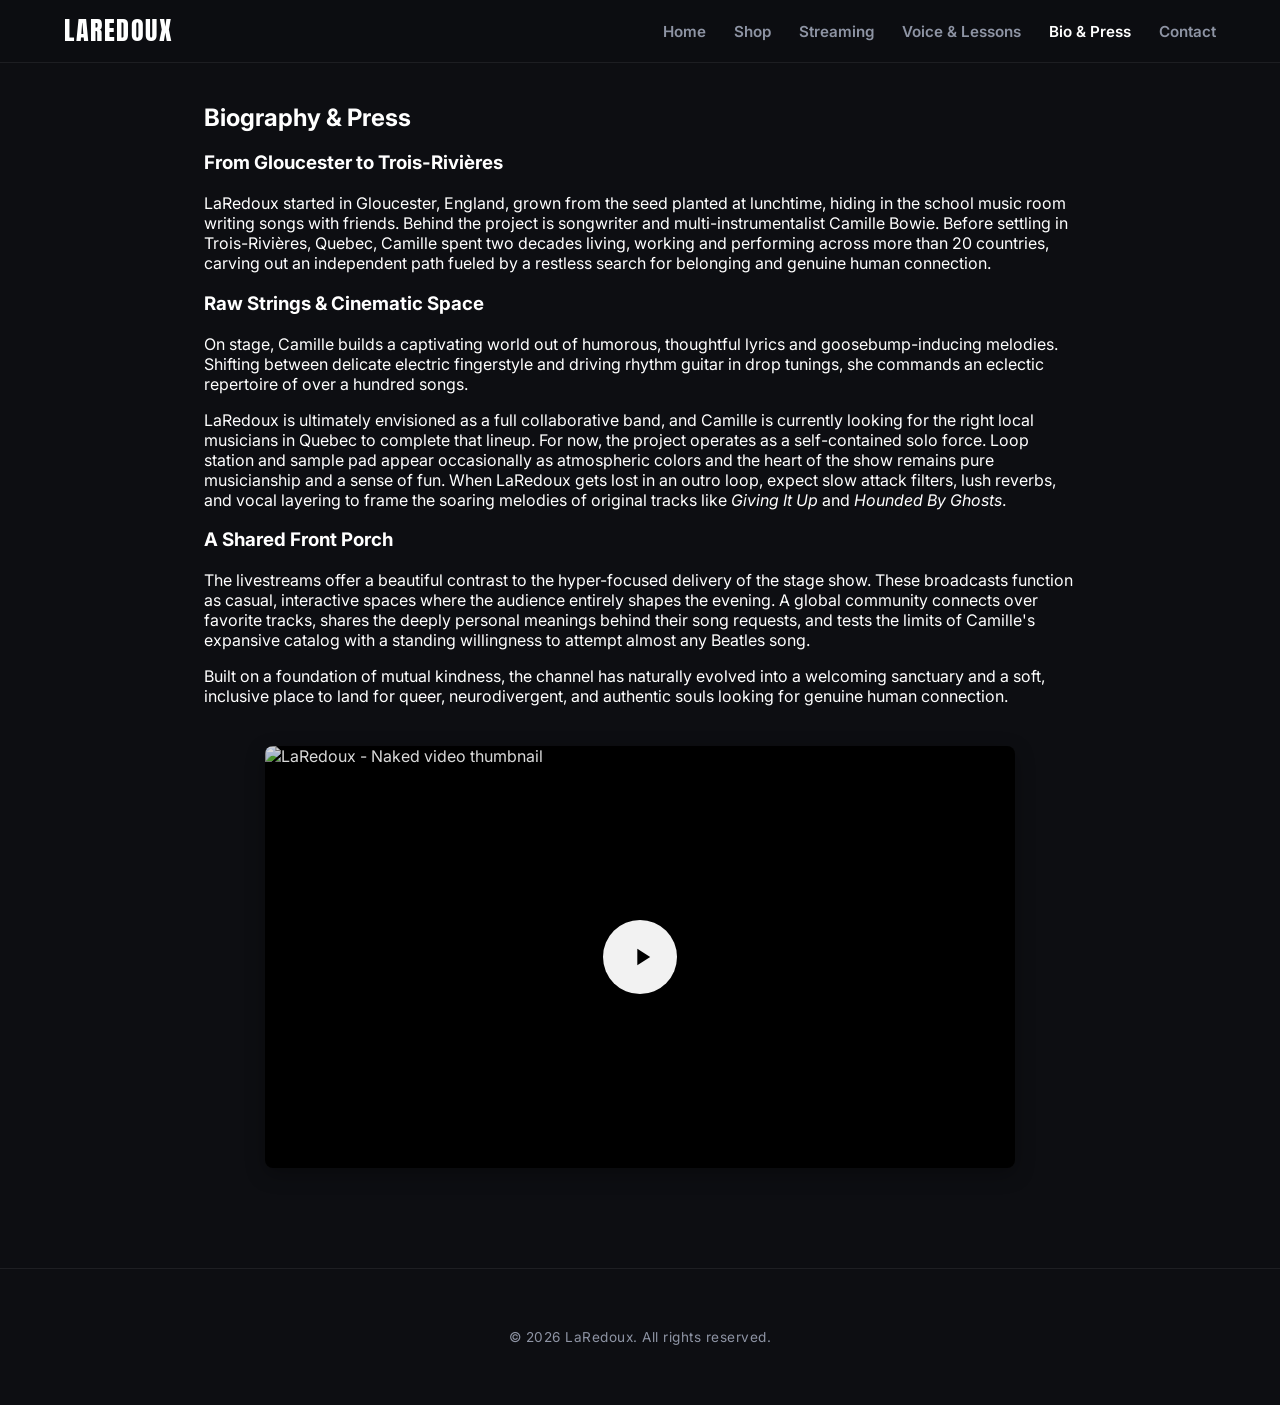
==== bio-press.html @ 5820e912 "Update bio-press.html" ====
<!DOCTYPE html>
<html lang="en">
<head>
  <meta charset="UTF-8">
  <title>Biography & Press | LaRedoux Backstory</title>
  <meta name="description" content="The story behind LaRedoux. Explore Camille Bowie's musical journey from Gloucester to Quebec, her raw songwriting style, and the inclusive streaming community.">
  <meta name="viewport" content="width=device-width, initial-scale=1.0">
  
  <!-- Canonical Link -->
  <link rel="canonical" href="https://laredoux.ca/bio-press.html">

  <!-- Favicon Link -->
  <link rel="icon" type="image/png" href="assets/images/laredoux-flavicon-elephant-ballerina.png">

  <link rel="stylesheet" href="styles.css?v=2">
  <link rel="preconnect" href="https://fonts.googleapis.com">
  <link rel="preconnect" href="https://fonts.gstatic.com" crossorigin>
  <link href="https://fonts.googleapis.com/css2?family=Anton&family=Inter:wght@400;600;700&display=swap" rel="stylesheet">
 
  <!-- Open Graph / Discord / Facebook Link Previews -->
  <meta property="og:type" content="website">
  <meta property="og:url" content="https://laredoux.ca/bio-press.html">
  <meta property="og:title" content="LaRedoux – Bio & Press | Music, History & Community">
  <meta property="og:description" content="The story behind LaRedoux. Explore Camille Bowie's musical journey from Gloucester to Quebec, her raw songwriting style, and the inclusive streaming community.">
  <meta property="og:image" content="https://laredoux.ca/assets/images/laredoux-halloween-stream-2025.webp">

  <!-- Twitter/X Previews -->
  <meta name="twitter:card" content="summary_large_image">
  <meta name="twitter:title" content="LaRedoux – Bio & Press">
  <meta name="twitter:description" content="The story behind LaRedoux. Explore Camille Bowie's musical journey from Gloucester to Quebec, her raw songwriting style, and the inclusive streaming community.">
  <meta name="twitter:image" content="https://laredoux.ca/assets/images/laredoux-halloween-stream-2025.webp">

  <!-- Schema Markup for Search & AI Engines -->
  <script type="application/ld+json">
  {
    "@context": "https://schema.org",
    "@type": "Person",
    "name": "Camille Bowie",
    "alternateName": "LaRedoux",
    "url": "https://laredoux.ca",
    "sameAs": [
      "https://www.youtube.com/@LaRedoux",
      "https://www.twitch.tv/laredoux",
      "https://www.facebook.com/LaRedoux/",
      "https://www.instagram.com/imlaredoux/",
      "https://www.tiktok.com/@laredoux"
    ],
    "jobTitle": "Musician, Singer-Songwriter, Producer, Vocal Coach & Audio Engineer",
    "description": "Multi-instrumentalist, music teacher, and sound engineer specializing in live-looping, vocal coaching, and critical audio analysis."
  }
  </script>
</head>
<body>

  <nav class="navbar">
    <div class="nav-container">
      <a href="index.html" class="nav-brand">
        <img src="assets/images/laredoux-logo-pride-trans-lgbtq-lgbtqia-july-2026-camille-bowie-crop.png" alt="LaRedoux" class="brand-logo-img" onerror="this.style.display='none'; if(this.nextElementSibling) this.nextElementSibling.style.display='inline-block';">
        <span class="logo-text-fallback-nav" style="display: none;">LaRedoux</span>
      </a>
      <ul class="nav-links">
        <li><a href="index.html">Home</a></li>
        <li><a href="shop.html">Shop</a></li>
        <li><a href="streaming.html">Streaming</a></li>
        <li><a href="lessons.html">Voice & Lessons</a></li>
        <li><a href="bio-press.html" class="active">Bio & Press</a></li>
        <li><a href="contact.html">Contact</a></li>
      </ul>
    </div>
  </nav>

  <section class="main-content internal-page text-layout">
    <h2>Biography & Press</h2>

    <div class="info-card">
      <h3>From Gloucester to Trois-Rivières</h3>
      <p>LaRedoux started in Gloucester, England, grown from the seed planted at lunchtime, hiding in the school music room writing songs with friends. Behind the project is songwriter and multi-instrumentalist Camille Bowie. Before settling in Trois-Rivières, Quebec, Camille spent two decades living, working and performing across more than 20 countries, carving out an independent path fueled by a restless search for belonging and genuine human connection.</p>
      
      <h3>Raw Strings & Cinematic Space</h3>
      <p>On stage, Camille builds a captivating world out of humorous, thoughtful lyrics and goosebump-inducing melodies. Shifting between delicate electric fingerstyle and driving rhythm guitar in drop tunings, she commands an eclectic repertoire of over a hundred songs.</p>
      <p>LaRedoux is ultimately envisioned as a full collaborative band, and Camille is currently looking for the right local musicians in Quebec to complete that lineup. For now, the project operates as a self-contained solo force. Loop station and sample pad appear occasionally as atmospheric colors and the heart of the show remains pure musicianship and a sense of fun. When LaRedoux gets lost in an outro loop, expect slow attack filters, lush reverbs, and vocal layering to frame the soaring melodies of original tracks like <em>Giving It Up</em> and <em>Hounded By Ghosts</em>.</p>
      
      <h3>A Shared Front Porch</h3>
      <p>The livestreams offer a beautiful contrast to the hyper-focused delivery of the stage show. These broadcasts function as casual, interactive spaces where the audience entirely shapes the evening. A global community connects over favorite tracks, shares the deeply personal meanings behind their song requests, and tests the limits of Camille's expansive catalog with a standing willingness to attempt almost any Beatles song.</p>
      <p>Built on a foundation of mutual kindness, the channel has naturally evolved into a welcoming sanctuary and a soft, inclusive place to land for queer, neurodivergent, and authentic souls looking for genuine human connection.</p>
    </div>

    <!-- Click-to-Play Video Section -->
    <div class="video-embed-container" style="max-width: 750px; margin: 40px auto 20px auto; position: relative; aspect-ratio: 16/9; background: #000; border-radius: 8px; overflow: hidden; box-shadow: 0 6px 20px rgba(0,0,0,0.3); cursor: pointer;" onclick="playEmbeddedVideo(this)">
      <img src="assets/images/LaRedoux-Naked_Camille-3d-text.png" alt="LaRedoux - Naked video thumbnail" style="width: 100%; height: 100%; object-fit: cover; display: block;">
      
      <!-- Custom Play Button Overlay -->
      <div class="video-overlay" style="position: absolute; top: 0; left: 0; width: 100%; height: 100%; background: rgba(0,0,0,0.15); display: flex; align-items: center; justify-content: center; transition: background 0.3s;" onmouseover="this.style.background='rgba(0,0,0,0.35)'" onmouseout="this.style.background='rgba(0,0,0,0.15)'">
        <div style="width: 74px; height: 74px; background: rgba(255, 255, 255, 0.95); border-radius: 50%; display: flex; align-items: center; justify-content: center; box-shadow: 0 4px 15px rgba(0,0,0,0.4); transition: transform 0.2s;" onmouseover="this.style.transform='scale(1.08)'" onmouseout="this.style.transform='scale(1)'">
          <svg width="28" height="28" viewBox="0 0 24 24" fill="#000" style="margin-left: 4px;">
            <path d="M8 5v14l11-7z"/>
          </svg>
        </div>
      </div>
    </div>

  </section>

  <footer><p>© <span id="year"></span> LaRedoux. All rights reserved.</p></footer>

  <!-- Video Swap Script -->
  <script>
    function playEmbeddedVideo(element) {
      element.removeAttribute('onclick');
      element.innerHTML = '<iframe src="https://www.youtube.com/embed/6G1oYFkHf4c?autoplay=1" allow="accelerometer; autoplay; clipboard-write; encrypted-media; gyroscope; picture-in-picture; web-share" allowfullscreen style="width: 100%; height: 100%; border: none;"></iframe>';
    }
    
    document.getElementById("year").textContent = new Date().getFullYear();
  </script>
</body>
</html>
---- styles.css ----
/* ==========================================================================

   GLOBAL VARIABLES & RESET

   ========================================================================== */

:root {

  --bg-main: #0d0e12;

  --bg-card: #16181f;

  --text-main: #ffffff;

  --text-muted: #8e94a4;

  --accent-gold: #ffcc00;

  --accent-hover: #e5b800;

  --nav-blur-bg: rgba(13, 14, 18, 0.8);

  --border-color: rgba(255, 255, 255, 0.07);

}



html {

  scroll-behavior: smooth;

  box-sizing: border-box;

}



*, *:before, *:after {

  box-sizing: inherit;

}



body { 

  margin: 0; 

  font-family: 'Inter', -apple-system, BlinkMacSystemFont, sans-serif; 

  background-color: var(--bg-main); 

  color: var(--text-main); 

  -webkit-font-smoothing: antialiased;

}



/* ==========================================================================

   NAVIGATION BAR (Premium Glassmorphism)

   ========================================================================== */

.navbar {

  width: 100%;

  background-color: var(--nav-blur-bg);

  backdrop-filter: blur(12px);

  -webkit-backdrop-filter: blur(12px);

  position: sticky;

  top: 0;

  z-index: 1000;

  border-bottom: 1px solid var(--border-color);

}



.nav-container {

  max-width: 1200px;

  margin: 0 auto;

  padding: 18px 24px;

  display: flex;

  justify-content: space-between;

  align-items: center;

}



.nav-brand {

  text-decoration: none;

  display: flex;

  align-items: center;

  transition: opacity 0.3s ease;

  height: 1.6rem; /* Enforces absolute alignment tracking */

}



.nav-brand:hover {

  opacity: 0.85;

}



/* Equalized to 1.6rem text tracking scale */

.brand-logo-img {

  height: 1.6rem;

  width: auto;

  display: block;

}



.logo-text-fallback-nav {

  font-family: 'Anton', sans-serif;

  font-size: 1.6rem;

  color: var(--text-main);

  letter-spacing: 1.5px;

  text-transform: uppercase;

  line-height: 1;

}



.nav-links {

  list-style: none;

  display: flex;

  gap: 28px;

  margin: 0;

  padding: 0;

}



.nav-links li a {

  font-weight: 600;

  font-size: 0.95rem;

  color: var(--text-muted); 

  text-decoration: none;

  transition: color 0.2s ease, transform 0.2s ease;

  display: inline-block;

}



.nav-links li a:hover,

.nav-links li a.active {

  color: var(--text-main);

}



/* ==========================================================================

   HERO SECTION

   ========================================================================== */

.hero { 

  position: relative; 

  text-align: center; 

  overflow: hidden;

  height: auto; 

}



.hero-img { 

  width: 100%; 

  height: 100%; 

  position: absolute;

  top: 0;

  left: 0;

  object-fit: cover;

  display: block; 

}



.hero .overlay {

  position: relative; 

  z-index: 2;

  background: linear-gradient(

    to bottom, 

    rgba(13, 14, 18, 0.1) 0%, 

    rgba(13, 14, 18, 0.5) 50%, 

    var(--bg-main) 100%

  ); 

  display: flex; 

  flex-direction: column;

  align-items: center; 

  justify-content: center;

  padding: 40px 20px 20px 20px;

}



.hero-brand-container {

  margin-bottom: 24px;

  height: 5rem; /* Rigid dimension tracking block whether image is loaded or hidden */

  display: flex;

  align-items: center;

  justify-content: center;

}



/* Equalized to 5rem hero text size matrix */

.hero-logo-img {

  height: 5rem;

  width: auto;

  display: block;

  max-width: 100%;

}



.logo-text-fallback-hero {

  font-family: 'Anton', sans-serif;

  font-size: 5rem;

  color: var(--text-main);

  text-transform: uppercase;

  letter-spacing: 2px;

  line-height: 1;

}



.hero-video-wrapper {

  width: 100%;

  max-width: 420px; 

  display: flex;

  flex-direction: column;

  align-items: center;

  gap: 12px;

}



.video-container {

  position: relative;

  width: 100%;

  padding-bottom: 56.25%; /* 16:9 Aspect Ratio */

  height: 0; 

  overflow: hidden;

  border-radius: 10px;

  box-shadow: 0 8px 24px rgba(0,0,0,0.6);

  border: 1px solid var(--border-color);

  background-color: #000;

}



.video-container iframe {

  position: absolute;

  top: 0;

  left: 0;

  width: 100%;

  height: 100%;

}



.btn-hero { 

  display: inline-block; 

  padding: 10px 20px; 

  background-color: var(--accent-gold); 

  color: #000000; 

  text-decoration: none; 

  border-radius: 30px; 

  font-weight: 700; 

  font-size: 0.88rem;

  letter-spacing: 0.5px;

  box-shadow: 0 4px 12px rgba(255, 204, 0, 0.25);

  transition: background-color 0.2s ease, transform 0.2s ease, box-shadow 0.2s ease;

}



.btn-hero:hover {

  background-color: var(--accent-hover);

  transform: translateY(-2px);

  box-shadow: 0 6px 16px rgba(255, 204, 0, 0.35);

}



/* ==========================================================================

   MAIN CONTENT & ALBUMS GRID (Tucked Upward)

   ========================================================================== */

.main-content { 

  padding: 20px 24px 40px 24px;

  max-width: 920px; 

  margin: 0 auto; 

  position: relative; 

  z-index: 2;

}



.album-grid { 

  display: grid; 

  grid-template-columns: repeat(auto-fit, minmax(185px, 1fr)); 

  gap: 24px; 

}



.album-card { 

  background-color: var(--bg-card); 

  border-radius: 12px; 

  padding: 20px; 

  border: 1px solid var(--border-color);

  box-shadow: 0 10px 30px rgba(0,0,0,0.2);

  text-align: center;

  transition: transform 0.3s cubic-bezier(0.16, 1, 0.3, 1), box-shadow 0.3s ease;

  display: flex;

  flex-direction: column;

}



.album-card:hover {

  transform: translateY(-6px);

  box-shadow: 0 15px 35px rgba(0,0,0,0.4);

  border-color: rgba(255, 255, 255, 0.15);

}



.image-wrapper {

  width: 100%;

  aspect-ratio: 1 / 1;

  border-radius: 8px;

  overflow: hidden;

  margin-bottom: 16px;

  background-color: #000;

}



.album-card img { 

  width: 100%; 

  height: 100%;

  object-fit: cover;

  transition: transform 0.5s ease;

}



.album-card:hover img {

  transform: scale(1.04);

}



.album-card h3 { 

  margin: 0 0 8px 0; 

  font-size: 1.1rem;

  font-weight: 700;

  line-height: 1.3;

  color: var(--text-main);

  min-height: 2.6rem; 

  display: flex;

  align-items: center;

  justify-content: center;

}



.price { 

  margin: 0 0 20px 0; 

  font-size: 0.9rem;

  color: var(--text-muted);

  font-weight: 500;

}



.price .pp {

  font-size: 0.75rem;

  opacity: 0.7;

}



/* ==========================================================================

   BUTTONS

   ========================================================================== */

.button-group { margin-top: auto; }

.btn-purchase {

  display: block;

  width: 100%;

  padding: 10px 16px; 

  background-color: var(--text-main); 

  color: var(--bg-main); 

  text-decoration: none;

  border-radius: 6px; 

  font-weight: 600;

  font-size: 0.9rem;

  transition: background-color 0.2s ease, transform 0.1s ease;

  text-align: center;

}

.btn-purchase:hover { background-color: var(--accent-gold); }

.dual-buttons { display: flex; gap: 10px; }

.btn-purchase.secondary {

  background-color: transparent;

  color: var(--text-main);

  border: 1px solid rgba(255,255,255,0.2);

}

.btn-purchase.secondary:hover {

  background-color: rgba(255,255,255,0.08);

  border-color: var(--text-main);

}



/* ==========================================================================

   FOOTER

   ========================================================================== */

footer {

  text-align: center;

  padding: 60px 20px;

  border-top: 1px solid var(--border-color);

  margin-top: 40px;

}

footer p {

  margin: 0;

  font-size: 0.85rem;

  color: var(--text-muted);

  letter-spacing: 0.5px;

}



/* ==========================================================================

   RESPONSIVE DESIGN

   ========================================================================== */

@media (max-width: 768px) {

  .nav-container { flex-direction: column; gap: 16px; padding: 14px; }

  .nav-links { flex-wrap: wrap; justify-content: center; gap: 12px 18px; }

  .hero-video-wrapper { max-width: 100%; }

  .main-content { padding: 10px 16px; }

}





/* ==========================================================================

   ANIMATED FILM GRAIN OVERLAY

   ========================================================================== */

.film-grain {

  position: fixed;

  top: -50%;

  left: -50%;

  right: -50%;

  bottom: -50%;

  width: 200%;

  height: 200%;

  background: transparent;

  filter: url(#grainy-noise);

  z-index: 9999;

  pointer-events: none; 

  animation: grain-animation 0.15s steps(4) infinite;

}



@keyframes grain-animation {

  0% { transform: translate(0, 0); }

  10% { transform: translate(-1%, -1%); }

  20% { transform: translate(-2%, 1%); }

  30% { transform: translate(1%, -2%); }

  40% { transform: translate(-1%, 3%); }

  50% { transform: translate(-2%, 1%); }

  60% { transform: translate(1%, 3%); }

  70% { transform: translate(2%, 1%); } 

  80% { transform: translate(-2%, 1%); }

  90% { transform: translate(1%, 3%); }

  100% { transform: translate(0, 0); }

}
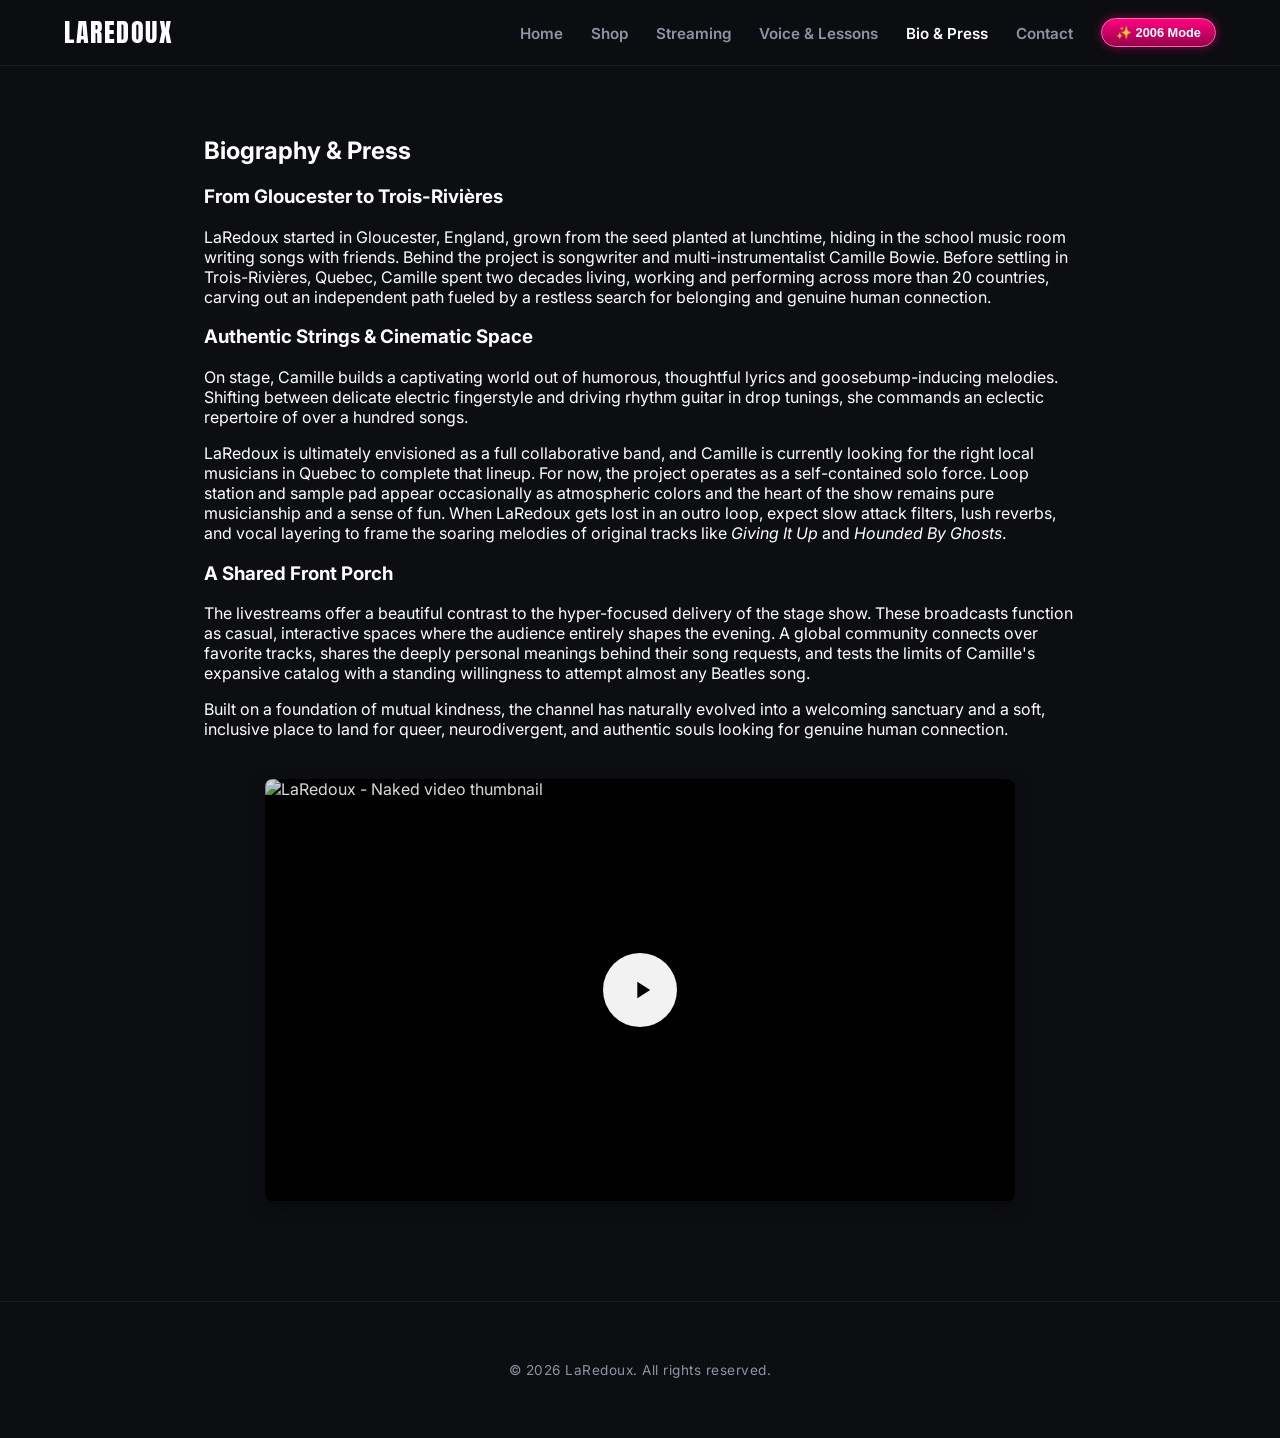
==== commit 15b5741a: "Update bio-press.html" ====
--- a/bio-press.html
+++ b/bio-press.html
@@ -3,7 +3,7 @@
 <head>
   <meta charset="UTF-8">
   <title>Biography & Press | LaRedoux Backstory</title>
-  <meta name="description" content="The story behind LaRedoux. Explore Camille Bowie's musical journey from Gloucester to Quebec, her raw songwriting style, and the inclusive streaming community.">
+  <meta name="description" content="The story behind LaRedoux. Explore Camille Bowie's musical journey from Gloucester to Quebec, her thoughtful songwriting style, and the inclusive streaming community.">
   <meta name="viewport" content="width=device-width, initial-scale=1.0">
   
   <!-- Canonical Link -->
@@ -12,7 +12,7 @@
   <!-- Favicon Link -->
   <link rel="icon" type="image/png" href="assets/images/laredoux-flavicon-elephant-ballerina.png">
 
-  <link rel="stylesheet" href="styles.css?v=2">
+  <link rel="stylesheet" href="styles.css?v=3">
   <link rel="preconnect" href="https://fonts.googleapis.com">
   <link rel="preconnect" href="https://fonts.gstatic.com" crossorigin>
   <link href="https://fonts.googleapis.com/css2?family=Anton&family=Inter:wght@400;600;700&display=swap" rel="stylesheet">
@@ -21,13 +21,13 @@
   <meta property="og:type" content="website">
   <meta property="og:url" content="https://laredoux.ca/bio-press.html">
   <meta property="og:title" content="LaRedoux – Bio & Press | Music, History & Community">
-  <meta property="og:description" content="The story behind LaRedoux. Explore Camille Bowie's musical journey from Gloucester to Quebec, her raw songwriting style, and the inclusive streaming community.">
+  <meta property="og:description" content="The story behind LaRedoux. Explore Camille Bowie's musical journey from Gloucester to Quebec, her thoughtful songwriting style, and the inclusive streaming community.">
   <meta property="og:image" content="https://laredoux.ca/assets/images/laredoux-halloween-stream-2025.webp">
 
   <!-- Twitter/X Previews -->
   <meta name="twitter:card" content="summary_large_image">
   <meta name="twitter:title" content="LaRedoux – Bio & Press">
-  <meta name="twitter:description" content="The story behind LaRedoux. Explore Camille Bowie's musical journey from Gloucester to Quebec, her raw songwriting style, and the inclusive streaming community.">
+  <meta name="twitter:description" content="The story behind LaRedoux. Explore Camille Bowie's musical journey from Gloucester to Quebec, her thoughtful songwriting style, and the inclusive streaming community.">
   <meta name="twitter:image" content="https://laredoux.ca/assets/images/laredoux-halloween-stream-2025.webp">
 
   <!-- Schema Markup for Search & AI Engines -->
@@ -46,7 +46,7 @@
       "https://www.tiktok.com/@laredoux"
     ],
     "jobTitle": "Musician, Singer-Songwriter, Producer, Vocal Coach & Audio Engineer",
-    "description": "Multi-instrumentalist, music teacher, and sound engineer specializing in live-looping, vocal coaching, and critical audio analysis."
+    "description": "Multi-instrumentalist, music teacher, and sound engineer specializing in live performance, vocal coaching, and critical audio analysis."
   }
   </script>
 </head>
@@ -65,6 +65,7 @@
         <li><a href="lessons.html">Voice & Lessons</a></li>
         <li><a href="bio-press.html" class="active">Bio & Press</a></li>
         <li><a href="contact.html">Contact</a></li>
+        <li><button id="myspace-btn" onclick="toggleMySpaceMode()" class="btn-myspace-toggle">✨ 2006 Mode</button></li>
       </ul>
     </div>
   </nav>
@@ -76,7 +77,7 @@
       <h3>From Gloucester to Trois-Rivières</h3>
       <p>LaRedoux started in Gloucester, England, grown from the seed planted at lunchtime, hiding in the school music room writing songs with friends. Behind the project is songwriter and multi-instrumentalist Camille Bowie. Before settling in Trois-Rivières, Quebec, Camille spent two decades living, working and performing across more than 20 countries, carving out an independent path fueled by a restless search for belonging and genuine human connection.</p>
       
-      <h3>Raw Strings & Cinematic Space</h3>
+      <h3>Authentic Strings & Cinematic Space</h3>
       <p>On stage, Camille builds a captivating world out of humorous, thoughtful lyrics and goosebump-inducing melodies. Shifting between delicate electric fingerstyle and driving rhythm guitar in drop tunings, she commands an eclectic repertoire of over a hundred songs.</p>
       <p>LaRedoux is ultimately envisioned as a full collaborative band, and Camille is currently looking for the right local musicians in Quebec to complete that lineup. For now, the project operates as a self-contained solo force. Loop station and sample pad appear occasionally as atmospheric colors and the heart of the show remains pure musicianship and a sense of fun. When LaRedoux gets lost in an outro loop, expect slow attack filters, lush reverbs, and vocal layering to frame the soaring melodies of original tracks like <em>Giving It Up</em> and <em>Hounded By Ghosts</em>.</p>
       
@@ -103,8 +104,27 @@
 
   <footer><p>© <span id="year"></span> LaRedoux. All rights reserved.</p></footer>
 
-  <!-- Video Swap Script -->
+  <!-- Scripts -->
   <script>
+    function toggleMySpaceMode() {
+      const body = document.body;
+      const btn = document.getElementById('myspace-btn');
+      body.classList.toggle('myspace-theme');
+      
+      if (body.classList.contains('myspace-theme')) {
+        btn.textContent = '❌ Modern Mode';
+        localStorage.setItem('myspace_theme', 'enabled');
+      } else {
+        btn.textContent = '✨ 2006 Mode';
+        localStorage.setItem('myspace_theme', 'disabled');
+      }
+    }
+
+    if (localStorage.getItem('myspace_theme') === 'enabled') {
+      document.body.classList.add('myspace-theme');
+      document.getElementById('myspace-btn').textContent = '❌ Modern Mode';
+    }
+
     function playEmbeddedVideo(element) {
       element.removeAttribute('onclick');
       element.innerHTML = '<iframe src="https://www.youtube.com/embed/6G1oYFkHf4c?autoplay=1" allow="accelerometer; autoplay; clipboard-write; encrypted-media; gyroscope; picture-in-picture; web-share" allowfullscreen style="width: 100%; height: 100%; border: none;"></iframe>';
--- a/styles.css
+++ b/styles.css
@@ -1,760 +1,491 @@
 /* ==========================================================================
-
    GLOBAL VARIABLES & RESET
-
-   ========================================================================== */
-
+   ========================================================================== */
 :root {
-
   --bg-main: #0d0e12;
-
   --bg-card: #16181f;
-
   --text-main: #ffffff;
-
   --text-muted: #8e94a4;
-
   --accent-gold: #ffcc00;
-
   --accent-hover: #e5b800;
-
   --nav-blur-bg: rgba(13, 14, 18, 0.8);
-
   --border-color: rgba(255, 255, 255, 0.07);
-
-}
-
-
+}
 
 html {
-
   scroll-behavior: smooth;
-
   box-sizing: border-box;
-
-}
-
-
+}
 
 *, *:before, *:after {
-
   box-sizing: inherit;
-
-}
-
-
+}
 
 body { 
-
   margin: 0; 
-
   font-family: 'Inter', -apple-system, BlinkMacSystemFont, sans-serif; 
-
   background-color: var(--bg-main); 
-
   color: var(--text-main); 
-
   -webkit-font-smoothing: antialiased;
-
-}
-
-
-
-/* ==========================================================================
-
+}
+
+/* ==========================================================================
    NAVIGATION BAR (Premium Glassmorphism)
-
-   ========================================================================== */
-
+   ========================================================================== */
 .navbar {
-
-  width: 100%;
-
+  width: 100%;
   background-color: var(--nav-blur-bg);
-
   backdrop-filter: blur(12px);
-
   -webkit-backdrop-filter: blur(12px);
-
   position: sticky;
-
   top: 0;
-
   z-index: 1000;
-
   border-bottom: 1px solid var(--border-color);
-
-}
-
-
+}
 
 .nav-container {
-
   max-width: 1200px;
-
   margin: 0 auto;
-
   padding: 18px 24px;
-
-  display: flex;
-
+  display: flex;
   justify-content: space-between;
-
-  align-items: center;
-
-}
-
-
+  align-items: center;
+}
 
 .nav-brand {
-
   text-decoration: none;
-
-  display: flex;
-
-  align-items: center;
-
+  display: flex;
+  align-items: center;
   transition: opacity 0.3s ease;
-
-  height: 1.6rem; /* Enforces absolute alignment tracking */
-
-}
-
-
+  height: 1.6rem;
+}
 
 .nav-brand:hover {
-
   opacity: 0.85;
-
-}
-
-
-
-/* Equalized to 1.6rem text tracking scale */
+}
 
 .brand-logo-img {
-
   height: 1.6rem;
-
   width: auto;
-
   display: block;
-
-}
-
-
+}
 
 .logo-text-fallback-nav {
-
   font-family: 'Anton', sans-serif;
-
   font-size: 1.6rem;
-
   color: var(--text-main);
-
   letter-spacing: 1.5px;
-
   text-transform: uppercase;
-
   line-height: 1;
-
-}
-
-
+}
 
 .nav-links {
-
   list-style: none;
-
-  display: flex;
-
+  display: flex;
+  align-items: center;
   gap: 28px;
-
   margin: 0;
-
   padding: 0;
-
-}
-
-
+}
 
 .nav-links li a {
-
   font-weight: 600;
-
   font-size: 0.95rem;
-
   color: var(--text-muted); 
-
   text-decoration: none;
-
   transition: color 0.2s ease, transform 0.2s ease;
-
   display: inline-block;
-
-}
-
-
+}
 
 .nav-links li a:hover,
-
 .nav-links li a.active {
-
   color: var(--text-main);
-
-}
-
-
-
-/* ==========================================================================
-
+}
+
+.btn-myspace-toggle {
+  background: linear-gradient(180deg, #ff007f 0%, #99004c 100%);
+  color: #ffffff;
+  border: 1px solid #ff66b2;
+  padding: 6px 14px;
+  font-family: 'Trebuchet MS', sans-serif;
+  font-weight: 700;
+  font-size: 0.8rem;
+  border-radius: 20px;
+  cursor: pointer;
+  box-shadow: 0 0 10px rgba(255, 0, 127, 0.5);
+  transition: transform 0.2s ease, box-shadow 0.2s ease;
+}
+
+.btn-myspace-toggle:hover {
+  transform: scale(1.05);
+  box-shadow: 0 0 15px rgba(255, 0, 127, 0.8);
+}
+
+/* ==========================================================================
    HERO SECTION
-
-   ========================================================================== */
-
+   ========================================================================== */
 .hero { 
-
   position: relative; 
-
   text-align: center; 
-
+  overflow: visible; 
+  height: auto; 
+}
+
+.hero-img { 
+  width: 100%; 
+  height: 100%; 
+  position: absolute;
+  top: 0;
+  left: 0;
+  object-fit: cover;
+  display: block; 
+}
+
+.hero .overlay {
+  position: relative; 
+  z-index: 2;
+  background: linear-gradient(
+    to bottom, 
+    rgba(13, 14, 18, 0.1) 0%, 
+    rgba(13, 14, 18, 0.5) 50%, 
+    var(--bg-main) 100%
+  ); 
+  display: flex; 
+  flex-direction: column;
+  align-items: center; 
+  justify-content: center;
+  padding: 40px 20px 20px 20px;
+}
+
+.hero-brand-container {
+  margin-bottom: 24px;
+  height: 5rem;
+  display: flex;
+  align-items: center;
+  justify-content: center;
+}
+
+.hero-logo-img {
+  height: 5rem;
+  width: auto;
+  display: block;
+  max-width: 100%;
+}
+
+.logo-text-fallback-hero {
+  font-family: 'Anton', sans-serif;
+  font-size: 5rem;
+  color: var(--text-main);
+  text-transform: uppercase;
+  letter-spacing: 2px;
+  line-height: 1;
+}
+
+.hero-video-wrapper {
+  width: 100%;
+  max-width: 420px; 
+  display: flex;
+  flex-direction: column;
+  align-items: center;
+  gap: 12px;
+}
+
+.video-container {
+  position: relative;
+  width: 100%;
+  padding-bottom: 56.25%; /* 16:9 Aspect Ratio */
+  height: 0; 
   overflow: hidden;
-
-  height: auto; 
-
-}
-
-
-
-.hero-img { 
-
+  border-radius: 10px;
+  box-shadow: 0 8px 24px rgba(0,0,0,0.6);
+  border: 1px solid var(--border-color);
+  background-color: #000;
+}
+
+.video-container iframe {
+  position: absolute;
+  top: 0;
+  left: 0;
+  width: 100%;
+  height: 100%;
+}
+
+.btn-hero { 
+  display: inline-block; 
+  padding: 10px 20px; 
+  background-color: var(--accent-gold); 
+  color: #000000; 
+  text-decoration: none; 
+  border-radius: 30px; 
+  font-weight: 700; 
+  font-size: 0.88rem;
+  letter-spacing: 0.5px;
+  box-shadow: 0 4px 12px rgba(255, 204, 0, 0.25);
+  transition: background-color 0.2s ease, transform 0.2s ease, box-shadow 0.2s ease;
+  position: relative;
+  z-index: 30;
+}
+
+.btn-hero:hover {
+  background-color: var(--accent-hover);
+  transform: translateY(-2px);
+  box-shadow: 0 6px 16px rgba(255, 204, 0, 0.35);
+}
+
+/* ==========================================================================
+   MAIN CONTENT & ALBUMS GRID
+   ========================================================================== */
+.main-content { 
+  padding: 20px 24px 40px 24px;
+  max-width: 920px; 
+  margin: 30px auto 0 auto; 
+  position: relative; 
+  z-index: 1;
+}
+
+.album-grid { 
+  display: grid; 
+  grid-template-columns: repeat(auto-fit, minmax(185px, 1fr)); 
+  gap: 24px; 
+}
+
+.album-card { 
+  background-color: var(--bg-card); 
+  border-radius: 12px; 
+  padding: 20px; 
+  border: 1px solid var(--border-color);
+  box-shadow: 0 10px 30px rgba(0,0,0,0.2);
+  text-align: center;
+  transition: transform 0.3s cubic-bezier(0.16, 1, 0.3, 1), box-shadow 0.3s ease;
+  display: flex;
+  flex-direction: column;
+}
+
+.album-card:hover {
+  transform: translateY(-6px);
+  box-shadow: 0 15px 35px rgba(0,0,0,0.4);
+  border-color: rgba(255, 255, 255, 0.15);
+}
+
+.image-wrapper {
+  width: 100%;
+  aspect-ratio: 1 / 1;
+  border-radius: 8px;
+  overflow: hidden;
+  margin-bottom: 16px;
+  background-color: #000;
+}
+
+.album-card img { 
   width: 100%; 
-
-  height: 100%; 
-
-  position: absolute;
-
-  top: 0;
-
-  left: 0;
-
+  height: 100%;
   object-fit: cover;
-
-  display: block; 
-
-}
-
-
-
-.hero .overlay {
-
-  position: relative; 
-
-  z-index: 2;
-
-  background: linear-gradient(
-
-    to bottom, 
-
-    rgba(13, 14, 18, 0.1) 0%, 
-
-    rgba(13, 14, 18, 0.5) 50%, 
-
-    var(--bg-main) 100%
-
-  ); 
-
-  display: flex; 
-
-  flex-direction: column;
-
-  align-items: center; 
-
+  transition: transform 0.5s ease;
+}
+
+.album-card:hover img {
+  transform: scale(1.04);
+}
+
+.album-card h3 { 
+  margin: 0 0 8px 0; 
+  font-size: 1.1rem;
+  font-weight: 700;
+  line-height: 1.3;
+  color: var(--text-main);
+  min-height: 2.6rem; 
+  display: flex;
+  align-items: center;
   justify-content: center;
-
-  padding: 40px 20px 20px 20px;
-
-}
-
-
-
-.hero-brand-container {
-
-  margin-bottom: 24px;
-
-  height: 5rem; /* Rigid dimension tracking block whether image is loaded or hidden */
-
-  display: flex;
-
-  align-items: center;
-
-  justify-content: center;
-
-}
-
-
-
-/* Equalized to 5rem hero text size matrix */
-
-.hero-logo-img {
-
-  height: 5rem;
-
-  width: auto;
-
+}
+
+.price { 
+  margin: 0 0 20px 0; 
+  font-size: 0.9rem;
+  color: var(--text-muted);
+  font-weight: 500;
+}
+
+.price .pp {
+  font-size: 0.75rem;
+  opacity: 0.7;
+}
+
+/* ==========================================================================
+   BUTTONS
+   ========================================================================== */
+.button-group { margin-top: auto; }
+.btn-purchase {
   display: block;
-
-  max-width: 100%;
-
-}
-
-
-
-.logo-text-fallback-hero {
-
-  font-family: 'Anton', sans-serif;
-
-  font-size: 5rem;
-
+  width: 100%;
+  padding: 10px 16px; 
+  background-color: var(--text-main); 
+  color: var(--bg-main); 
+  text-decoration: none;
+  border-radius: 6px; 
+  font-weight: 600;
+  font-size: 0.9rem;
+  transition: background-color 0.2s ease, transform 0.1s ease;
+  text-align: center;
+}
+.btn-purchase:hover { background-color: var(--accent-gold); }
+.dual-buttons { display: flex; gap: 10px; }
+.btn-purchase.secondary {
+  background-color: transparent;
   color: var(--text-main);
-
+  border: 1px solid rgba(255,255,255,0.2);
+}
+.btn-purchase.secondary:hover {
+  background-color: rgba(255,255,255,0.08);
+  border-color: var(--text-main);
+}
+
+/* ==========================================================================
+   FOOTER
+   ========================================================================== */
+footer {
+  text-align: center;
+  padding: 60px 20px;
+  border-top: 1px solid var(--border-color);
+  margin-top: 40px;
+}
+footer p {
+  margin: 0;
+  font-size: 0.85rem;
+  color: var(--text-muted);
+  letter-spacing: 0.5px;
+}
+
+/* ==========================================================================
+   RESPONSIVE DESIGN
+   ========================================================================== */
+@media (max-width: 768px) {
+  .nav-container { flex-direction: column; gap: 16px; padding: 14px; }
+  .nav-links { flex-wrap: wrap; justify-content: center; gap: 12px 18px; }
+  .hero-video-wrapper { max-width: 100%; }
+  .main-content { padding: 10px 16px; }
+}
+
+/* Spacing correction for Square (1:1) to Portrait aspect ratios */
+@media (max-aspect-ratio: 1/1), (max-width: 768px) {
+  .main-content {
+    margin-top: 50px !important;
+  }
+}
+
+/* ==========================================================================
+   ANIMATED FILM GRAIN OVERLAY
+   ========================================================================== */
+.film-grain {
+  position: fixed;
+  top: -50%;
+  left: -50%;
+  right: -50%;
+  bottom: -50%;
+  width: 200%;
+  height: 200%;
+  background: transparent;
+  filter: url(#grainy-noise);
+  z-index: 9999;
+  pointer-events: none; 
+  animation: grain-animation 0.15s steps(4) infinite;
+}
+
+@keyframes grain-animation {
+  0% { transform: translate(0, 0); }
+  10% { transform: translate(-1%, -1%); }
+  20% { transform: translate(-2%, 1%); }
+  30% { transform: translate(1%, -2%); }
+  40% { transform: translate(-1%, 3%); }
+  50% { transform: translate(-2%, 1%); }
+  60% { transform: translate(1%, 3%); }
+  70% { transform: translate(2%, 1%); } 
+  80% { transform: translate(-2%, 1%); }
+  90% { transform: translate(1%, 3%); }
+  100% { transform: translate(0, 0); }
+}
+
+/* ==========================================================================
+   2006 MYSPACE RETRO THEME MODE
+   ========================================================================== */
+body.myspace-theme {
+  background-color: #000000 !important;
+  background-image: radial-gradient(#ff007f 1px, transparent 1px), radial-gradient(#00ffff 1px, #000000 1px) !important;
+  background-size: 40px 40px !important;
+  background-position: 0 0, 20px 20px !important;
+  font-family: 'Comic Sans MS', 'Trebuchet MS', sans-serif !important;
+  color: #00ffff !important;
+}
+
+body.myspace-theme .navbar {
+  background: #110022 !important;
+  border-bottom: 3px dashed #ff007f !important;
+  backdrop-filter: none !important;
+}
+
+body.myspace-theme .nav-links li a {
+  color: #ffff00 !important;
+  font-family: 'Comic Sans MS', cursive !important;
+  text-shadow: 1px 1px 2px #ff007f;
+}
+
+body.myspace-theme .nav-links li a:hover {
+  color: #00ffff !important;
+  text-decoration: underline;
+}
+
+body.myspace-theme .hero .overlay {
+  background: linear-gradient(to bottom, rgba(255, 0, 127, 0.2) 0%, rgba(0, 0, 0, 0.9) 100%) !important;
+}
+
+body.myspace-theme .btn-hero {
+  background: #ff007f !important;
+  color: #ffffff !important;
+  border: 2px outset #ff66b2 !important;
+  font-family: 'Comic Sans MS', cursive !important;
+  box-shadow: 0 0 15px #ff007f !important;
   text-transform: uppercase;
-
+}
+
+body.myspace-theme h2 {
+  color: #ff007f !important;
+  font-family: 'Comic Sans MS', cursive !important;
+  text-shadow: 2px 2px 0px #00ffff, -2px -2px 0px #ffff00;
   letter-spacing: 2px;
-
-  line-height: 1;
-
-}
-
-
-
-.hero-video-wrapper {
-
-  width: 100%;
-
-  max-width: 420px; 
-
-  display: flex;
-
-  flex-direction: column;
-
-  align-items: center;
-
-  gap: 12px;
-
-}
-
-
-
-.video-container {
-
-  position: relative;
-
-  width: 100%;
-
-  padding-bottom: 56.25%; /* 16:9 Aspect Ratio */
-
-  height: 0; 
-
-  overflow: hidden;
-
-  border-radius: 10px;
-
-  box-shadow: 0 8px 24px rgba(0,0,0,0.6);
-
-  border: 1px solid var(--border-color);
-
-  background-color: #000;
-
-}
-
-
-
-.video-container iframe {
-
-  position: absolute;
-
-  top: 0;
-
-  left: 0;
-
-  width: 100%;
-
-  height: 100%;
-
-}
-
-
-
-.btn-hero { 
-
-  display: inline-block; 
-
-  padding: 10px 20px; 
-
-  background-color: var(--accent-gold); 
-
-  color: #000000; 
-
-  text-decoration: none; 
-
-  border-radius: 30px; 
-
-  font-weight: 700; 
-
-  font-size: 0.88rem;
-
-  letter-spacing: 0.5px;
-
-  box-shadow: 0 4px 12px rgba(255, 204, 0, 0.25);
-
-  transition: background-color 0.2s ease, transform 0.2s ease, box-shadow 0.2s ease;
-
-}
-
-
-
-.btn-hero:hover {
-
-  background-color: var(--accent-hover);
-
-  transform: translateY(-2px);
-
-  box-shadow: 0 6px 16px rgba(255, 204, 0, 0.35);
-
-}
-
-
-
-/* ==========================================================================
-
-   MAIN CONTENT & ALBUMS GRID (Tucked Upward)
-
-   ========================================================================== */
-
-.main-content { 
-
-  padding: 20px 24px 40px 24px;
-
-  max-width: 920px; 
-
-  margin: 0 auto; 
-
-  position: relative; 
-
-  z-index: 2;
-
-}
-
-
-
-.album-grid { 
-
-  display: grid; 
-
-  grid-template-columns: repeat(auto-fit, minmax(185px, 1fr)); 
-
-  gap: 24px; 
-
-}
-
-
-
-.album-card { 
-
-  background-color: var(--bg-card); 
-
-  border-radius: 12px; 
-
-  padding: 20px; 
-
-  border: 1px solid var(--border-color);
-
-  box-shadow: 0 10px 30px rgba(0,0,0,0.2);
-
-  text-align: center;
-
-  transition: transform 0.3s cubic-bezier(0.16, 1, 0.3, 1), box-shadow 0.3s ease;
-
-  display: flex;
-
-  flex-direction: column;
-
-}
-
-
-
-.album-card:hover {
-
-  transform: translateY(-6px);
-
-  box-shadow: 0 15px 35px rgba(0,0,0,0.4);
-
-  border-color: rgba(255, 255, 255, 0.15);
-
-}
-
-
-
-.image-wrapper {
-
-  width: 100%;
-
-  aspect-ratio: 1 / 1;
-
-  border-radius: 8px;
-
-  overflow: hidden;
-
-  margin-bottom: 16px;
-
-  background-color: #000;
-
-}
-
-
-
-.album-card img { 
-
-  width: 100%; 
-
-  height: 100%;
-
-  object-fit: cover;
-
-  transition: transform 0.5s ease;
-
-}
-
-
-
-.album-card:hover img {
-
-  transform: scale(1.04);
-
-}
-
-
-
-.album-card h3 { 
-
-  margin: 0 0 8px 0; 
-
-  font-size: 1.1rem;
-
-  font-weight: 700;
-
-  line-height: 1.3;
-
-  color: var(--text-main);
-
-  min-height: 2.6rem; 
-
-  display: flex;
-
-  align-items: center;
-
-  justify-content: center;
-
-}
-
-
-
-.price { 
-
-  margin: 0 0 20px 0; 
-
-  font-size: 0.9rem;
-
-  color: var(--text-muted);
-
-  font-weight: 500;
-
-}
-
-
-
-.price .pp {
-
-  font-size: 0.75rem;
-
-  opacity: 0.7;
-
-}
-
-
-
-/* ==========================================================================
-
-   BUTTONS
-
-   ========================================================================== */
-
-.button-group { margin-top: auto; }
-
-.btn-purchase {
-
-  display: block;
-
-  width: 100%;
-
-  padding: 10px 16px; 
-
-  background-color: var(--text-main); 
-
-  color: var(--bg-main); 
-
-  text-decoration: none;
-
-  border-radius: 6px; 
-
-  font-weight: 600;
-
-  font-size: 0.9rem;
-
-  transition: background-color 0.2s ease, transform 0.1s ease;
-
-  text-align: center;
-
-}
-
-.btn-purchase:hover { background-color: var(--accent-gold); }
-
-.dual-buttons { display: flex; gap: 10px; }
-
-.btn-purchase.secondary {
-
-  background-color: transparent;
-
-  color: var(--text-main);
-
-  border: 1px solid rgba(255,255,255,0.2);
-
-}
-
-.btn-purchase.secondary:hover {
-
-  background-color: rgba(255,255,255,0.08);
-
-  border-color: var(--text-main);
-
-}
-
-
-
-/* ==========================================================================
-
-   FOOTER
-
-   ========================================================================== */
-
-footer {
-
-  text-align: center;
-
-  padding: 60px 20px;
-
-  border-top: 1px solid var(--border-color);
-
-  margin-top: 40px;
-
-}
-
-footer p {
-
-  margin: 0;
-
-  font-size: 0.85rem;
-
-  color: var(--text-muted);
-
-  letter-spacing: 0.5px;
-
-}
-
-
-
-/* ==========================================================================
-
-   RESPONSIVE DESIGN
-
-   ========================================================================== */
-
-@media (max-width: 768px) {
-
-  .nav-container { flex-direction: column; gap: 16px; padding: 14px; }
-
-  .nav-links { flex-wrap: wrap; justify-content: center; gap: 12px 18px; }
-
-  .hero-video-wrapper { max-width: 100%; }
-
-  .main-content { padding: 10px 16px; }
-
-}
-
-
-
-
-
-/* ==========================================================================
-
-   ANIMATED FILM GRAIN OVERLAY
-
-   ========================================================================== */
-
-.film-grain {
-
-  position: fixed;
-
-  top: -50%;
-
-  left: -50%;
-
-  right: -50%;
-
-  bottom: -50%;
-
-  width: 200%;
-
-  height: 200%;
-
-  background: transparent;
-
-  filter: url(#grainy-noise);
-
-  z-index: 9999;
-
-  pointer-events: none; 
-
-  animation: grain-animation 0.15s steps(4) infinite;
-
-}
-
-
-
-@keyframes grain-animation {
-
-  0% { transform: translate(0, 0); }
-
-  10% { transform: translate(-1%, -1%); }
-
-  20% { transform: translate(-2%, 1%); }
-
-  30% { transform: translate(1%, -2%); }
-
-  40% { transform: translate(-1%, 3%); }
-
-  50% { transform: translate(-2%, 1%); }
-
-  60% { transform: translate(1%, 3%); }
-
-  70% { transform: translate(2%, 1%); } 
-
-  80% { transform: translate(-2%, 1%); }
-
-  90% { transform: translate(1%, 3%); }
-
-  100% { transform: translate(0, 0); }
-
-} 
-
+}
+
+body.myspace-theme .album-card {
+  background-color: #0d001a !important;
+  border: 3px dotted #ff007f !important;
+  border-radius: 0px !important;
+  box-shadow: 5px 5px 0px #00ffff !important;
+}
+
+body.myspace-theme .album-card h3 {
+  color: #ffff00 !important;
+  font-family: 'Trebuchet MS', sans-serif !important;
+}
+
+body.myspace-theme .price {
+  color: #00ffff !important;
+}
+
+body.myspace-theme .btn-purchase {
+  background: linear-gradient(180deg, #00ffff 0%, #0088cc 100%) !important;
+  color: #000000 !important;
+  font-family: 'Comic Sans MS', cursive !important;
+  font-weight: bold;
+  border: 2px outset #ffffff !important;
+  border-radius: 0px !important;
+}
+
+body.myspace-theme .btn-purchase:hover {
+  background: #ff007f !important;
+  color: #ffffff !important;
+}
+
+body.myspace-theme footer {
+  border-top: 3px dashed #00ffff !important;
+  color: #ff007f !important;
+  font-family: 'Comic Sans MS', cursive !important;
+}
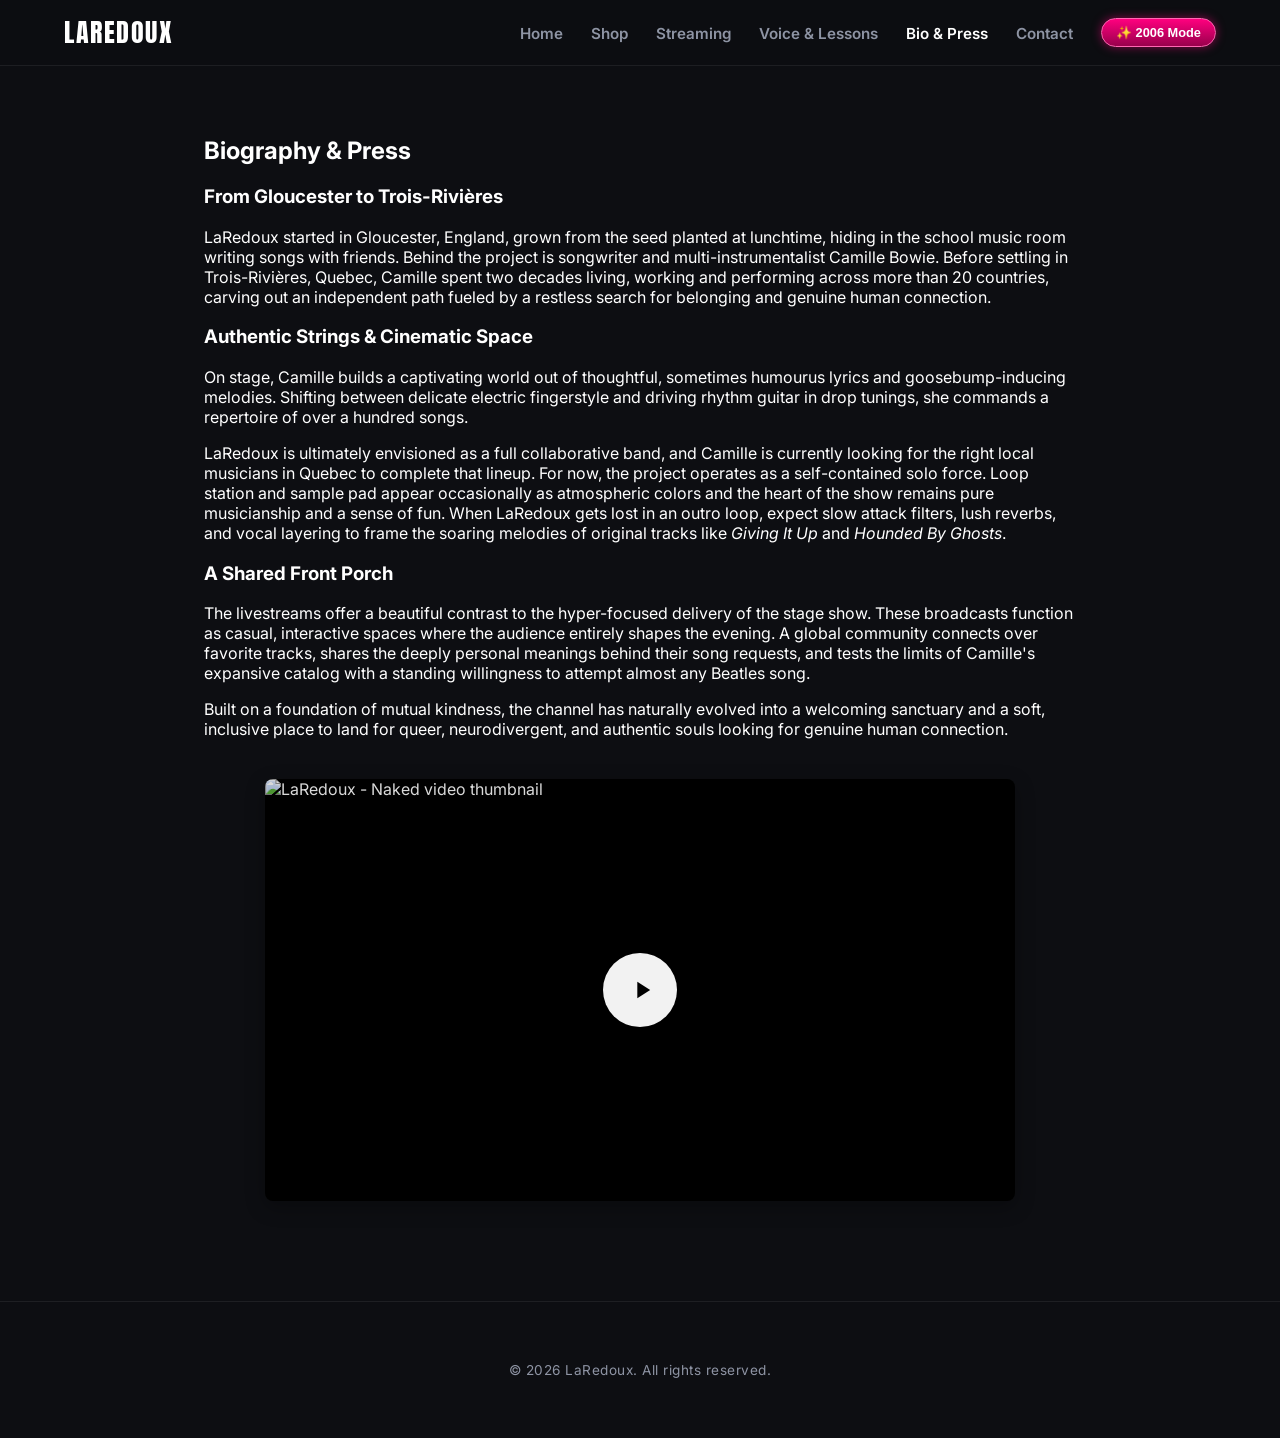
==== commit ef722296: "Update bio-press.html" ====
--- a/bio-press.html
+++ b/bio-press.html
@@ -78,7 +78,7 @@
       <p>LaRedoux started in Gloucester, England, grown from the seed planted at lunchtime, hiding in the school music room writing songs with friends. Behind the project is songwriter and multi-instrumentalist Camille Bowie. Before settling in Trois-Rivières, Quebec, Camille spent two decades living, working and performing across more than 20 countries, carving out an independent path fueled by a restless search for belonging and genuine human connection.</p>
       
       <h3>Authentic Strings & Cinematic Space</h3>
-      <p>On stage, Camille builds a captivating world out of humorous, thoughtful lyrics and goosebump-inducing melodies. Shifting between delicate electric fingerstyle and driving rhythm guitar in drop tunings, she commands an eclectic repertoire of over a hundred songs.</p>
+      <p>On stage, Camille builds a captivating world out of thoughtful, sometimes humourus lyrics and goosebump-inducing melodies. Shifting between delicate electric fingerstyle and driving rhythm guitar in drop tunings, she commands a repertoire of over a hundred songs.</p>
       <p>LaRedoux is ultimately envisioned as a full collaborative band, and Camille is currently looking for the right local musicians in Quebec to complete that lineup. For now, the project operates as a self-contained solo force. Loop station and sample pad appear occasionally as atmospheric colors and the heart of the show remains pure musicianship and a sense of fun. When LaRedoux gets lost in an outro loop, expect slow attack filters, lush reverbs, and vocal layering to frame the soaring melodies of original tracks like <em>Giving It Up</em> and <em>Hounded By Ghosts</em>.</p>
       
       <h3>A Shared Front Porch</h3>
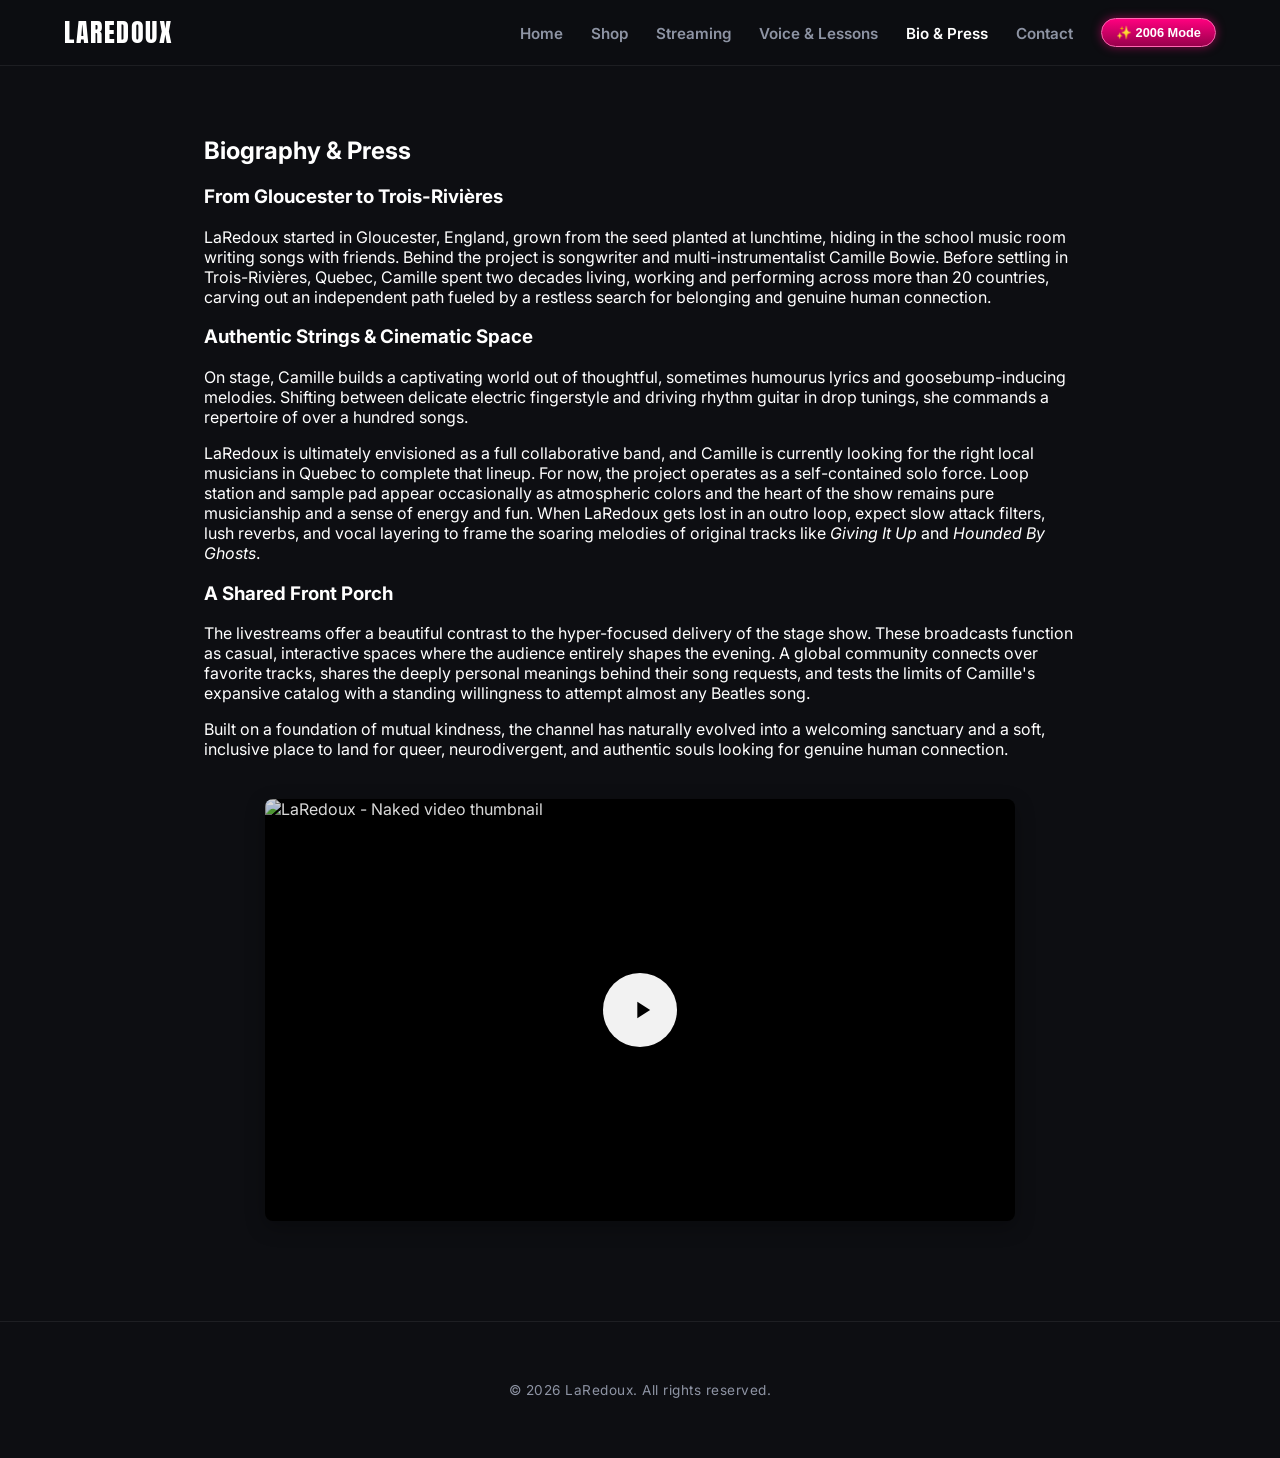
==== commit 8805d779: "Update bio-press.html" ====
--- a/bio-press.html
+++ b/bio-press.html
@@ -79,7 +79,7 @@
       
       <h3>Authentic Strings & Cinematic Space</h3>
       <p>On stage, Camille builds a captivating world out of thoughtful, sometimes humourus lyrics and goosebump-inducing melodies. Shifting between delicate electric fingerstyle and driving rhythm guitar in drop tunings, she commands a repertoire of over a hundred songs.</p>
-      <p>LaRedoux is ultimately envisioned as a full collaborative band, and Camille is currently looking for the right local musicians in Quebec to complete that lineup. For now, the project operates as a self-contained solo force. Loop station and sample pad appear occasionally as atmospheric colors and the heart of the show remains pure musicianship and a sense of fun. When LaRedoux gets lost in an outro loop, expect slow attack filters, lush reverbs, and vocal layering to frame the soaring melodies of original tracks like <em>Giving It Up</em> and <em>Hounded By Ghosts</em>.</p>
+      <p>LaRedoux is ultimately envisioned as a full collaborative band, and Camille is currently looking for the right local musicians in Quebec to complete that lineup. For now, the project operates as a self-contained solo force. Loop station and sample pad appear occasionally as atmospheric colors and the heart of the show remains pure musicianship and a sense of energy and fun. When LaRedoux gets lost in an outro loop, expect slow attack filters, lush reverbs, and vocal layering to frame the soaring melodies of original tracks like <em>Giving It Up</em> and <em>Hounded By Ghosts</em>.</p>
       
       <h3>A Shared Front Porch</h3>
       <p>The livestreams offer a beautiful contrast to the hyper-focused delivery of the stage show. These broadcasts function as casual, interactive spaces where the audience entirely shapes the evening. A global community connects over favorite tracks, shares the deeply personal meanings behind their song requests, and tests the limits of Camille's expansive catalog with a standing willingness to attempt almost any Beatles song.</p>
